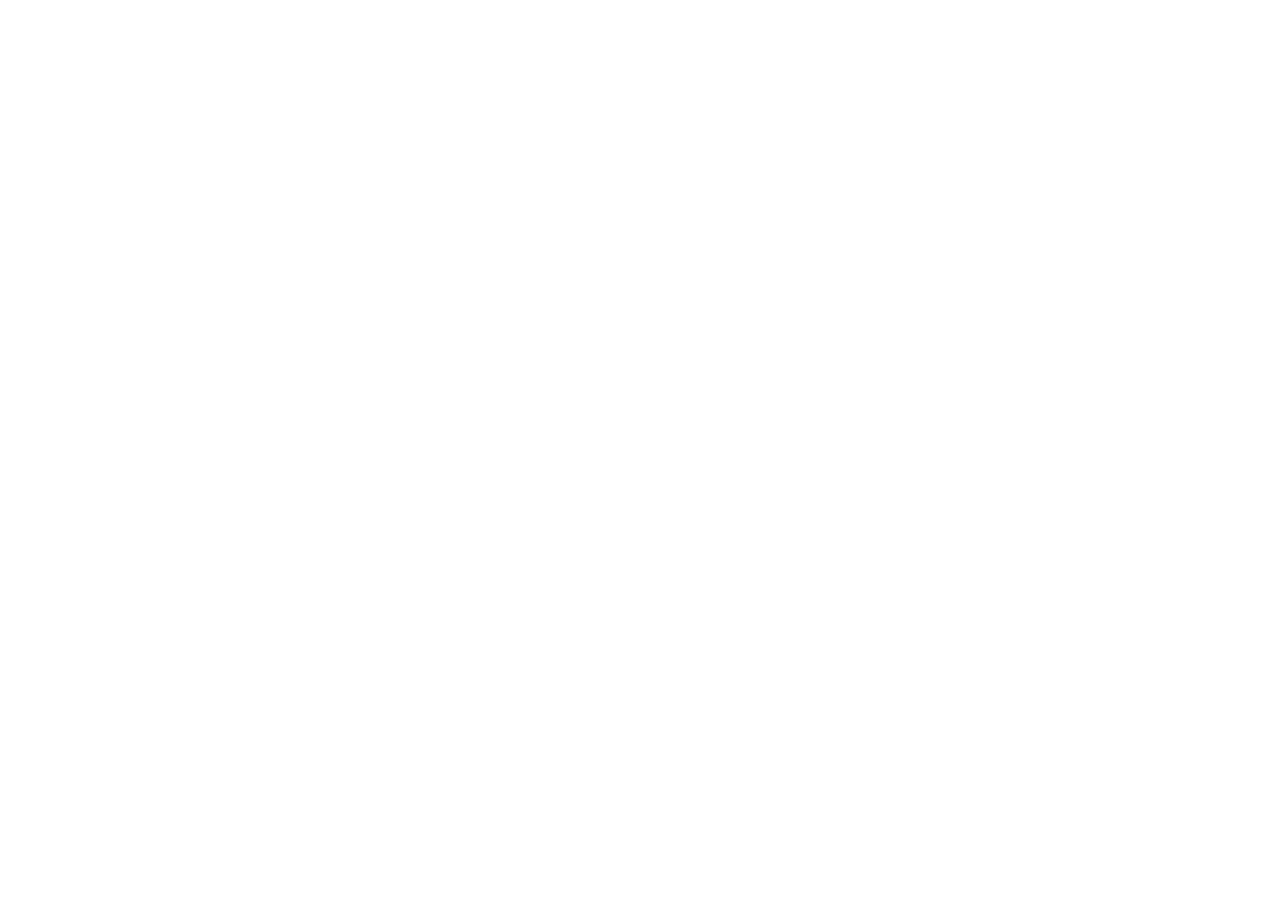
==== page/page2.html @ 35d3273f "media query primeira page" ====
<!DOCTYPE html>
<html lang="en">
<head>
    <meta charset="UTF-8">
    <meta name="viewport" content="width=device-width, initial-scale=1.0">
    <title>Document</title>
</head>
<body>
    
</body>
</html>
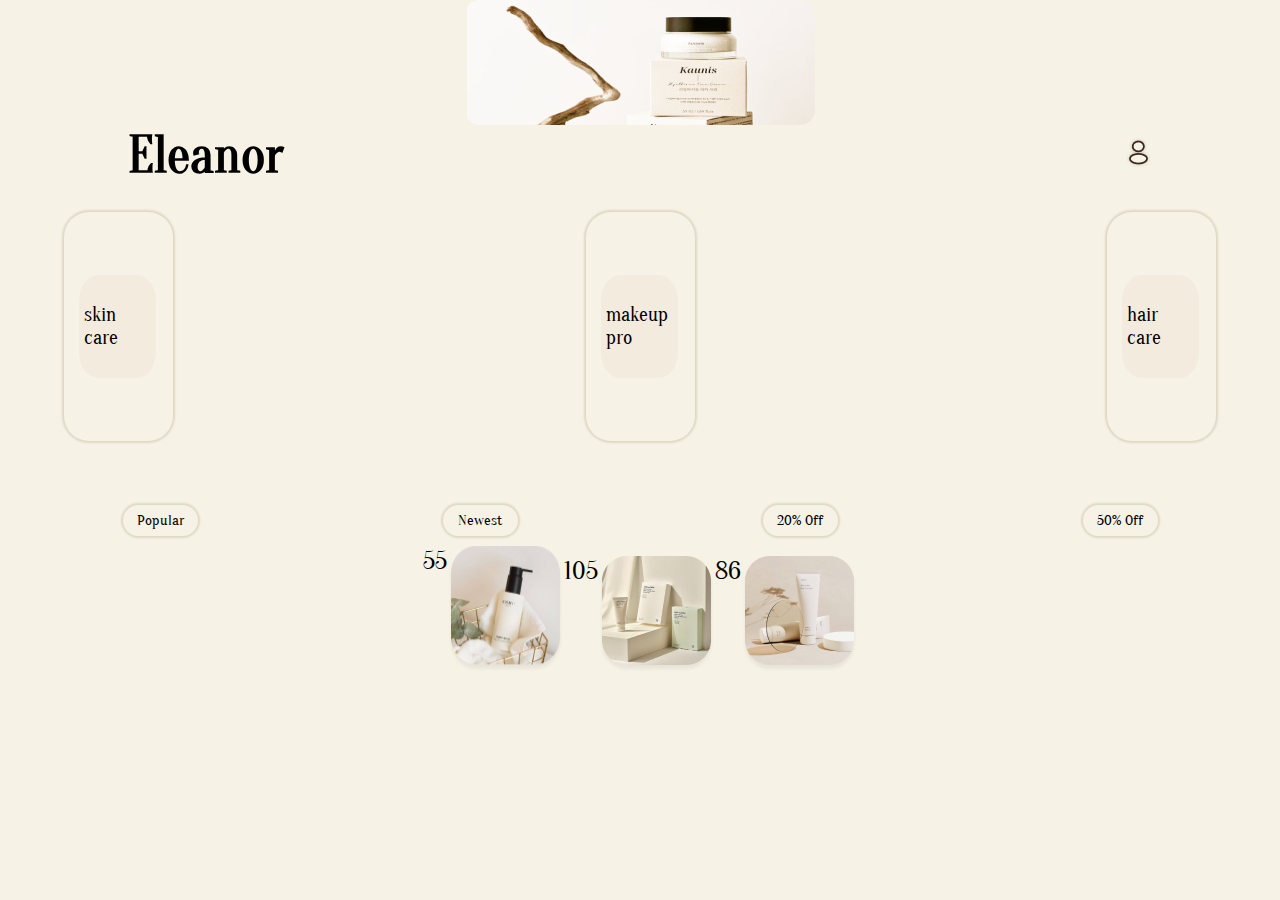
==== commit 501046de: "base da segunda pagina" ====
--- a/page/page2.html
+++ b/page/page2.html
@@ -3,9 +3,68 @@
 <head>
     <meta charset="UTF-8">
     <meta name="viewport" content="width=device-width, initial-scale=1.0">
-    <title>Document</title>
+    <title>Loreal</title>
+    <link rel="stylesheet" href="/css/page2.css">
 </head>
 <body>
-    
+    <header class="cabeçalho">
+        <div class="container_imagem">
+            <img src="/imagens/Rectangle.png" alt="Imagem de produto">
+        </div>
+    </header>
+
+    <main class="titulo">
+        <div class="titulo_marca">
+            <h1 class="titulo_marca">Eleanor</h1>
+        </div>
+        <div>
+            <img src="/icons/profile.png" alt="profile" >
+        </div>
+    </main>
+
+    <span class="container_navegacao">
+        <div class="navegacao">
+            <div class="interno">skin<br> care</div>
+        </div>
+        <div class="navegacao">
+            <div class="interno">makeup<br> pro</div>
+        </div>
+        <div class="navegacao">
+            <div class="interno">hair<br> care</div>
+        </div>
+    </span>
+
+    <nav class="container_opcoes">
+        <div class="opcoes">Popular</div>
+        <div class="opcoes"> Newest</div>
+        <div class="opcoes">20% Off</div>
+        <div class="opcoes">50% Off</div>
+    </nav>
+
+    <section class="container_cards">
+        
+        <div class="container_cards"></div>
+        <div class="cards1">55</div>
+            <img src="/imagens/card1.png" alt="Primeiro produto">
+        </div>
+        <div class="container_cards">
+            <div class="cards2">105</div>
+            <img src="/imagens/card2.png" alt="Segundo produto">
+        </div>
+        <div class="container_cards">
+            <div class="card3">86</div>
+            <img src="/imagens/card3.png" alt="Terceiro produto">
+        </div>
+    </section>
+
+
 </body>
+
+
+
+
+
+
+
+
 </html>--- a/css/page2.css
+++ b/css/page2.css
@@ -0,0 +1,94 @@
+@import url('https://fonts.googleapis.com/css2?family=Bodoni+Moda:ital,opsz,wght@0,6..96,400..900;1,6..96,400..900&family=Oranienbaum&display=swap');
+
+* {
+    margin: 0;
+    padding: 0;
+    box-sizing: border-box;
+}
+
+body {
+    background-color:#F6F2E6;
+    font-family: "Oranienbaum", serif;;
+    font-size: 26px;
+}
+
+.container_imagem {
+    display: flex;
+    justify-content: center;
+}
+
+
+.titulo {
+    display: flex;
+    justify-content: space-between;
+    padding: 0% 10%;
+    align-items: center;
+}
+
+.container_navegacao {
+    display: flex;
+    justify-content: space-between;
+    padding: 2% 5% 5%;  
+}
+
+.navegacao {
+    display: flex;
+    justify-content: center;
+    flex-direction: column;
+    border: none;
+    box-shadow: 0px 0px 2px 2px #dfd8c3;
+    border-radius: 25px;
+    width: 109px;
+    height: 229px;
+    padding-left: 15px;
+    
+}
+
+.interno {
+    display: flex;
+    border: none;
+    border-radius: 25%;
+    font-size: 20px;
+    width: 77px;
+    height: 103px;
+    background-color: #F3EBDE;
+    align-items: center;
+    padding-left: 5px;
+}
+
+
+.container_opcoes {
+    display: flex;
+    justify-content: space-around;
+        
+}
+
+.opcoes {
+    display: flex;
+    border: none;
+    box-shadow: 0px 0px 2px 2px #dfd8c3;
+    border-radius: 25px;
+    width: 75px;
+    height: 31px;
+    font-size: 15px;
+    align-items: center;
+    justify-content: center;
+}
+
+.container_cards {
+    display: flex;
+    justify-content: center;
+    padding-top: 10px;
+}
+
+.cards {
+    display: flex;
+    border: none;
+    border-radius: 25%;
+    font-size: 20px;
+    width: 77px;
+    height: 103px;
+    background-color: #F3EBDE;
+    align-items: center;
+    padding-left: 5px;
+}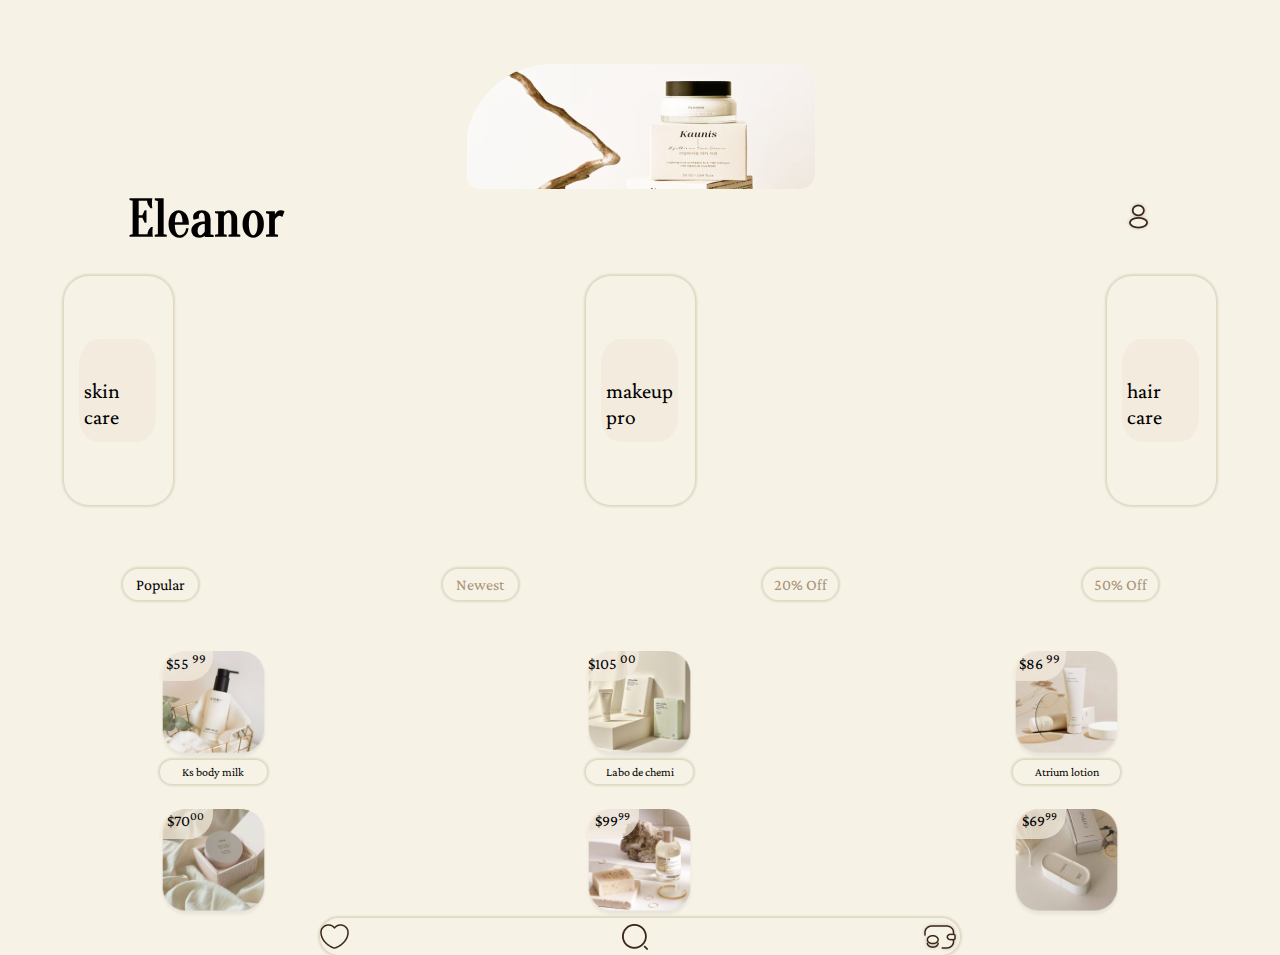
==== commit 4b435ba1: "base smartphone" ====
--- a/page/page2.html
+++ b/page/page2.html
@@ -9,7 +9,7 @@
 <body>
     <header class="cabeçalho">
         <div class="container_imagem">
-            <img src="/imagens/Rectangle.png" alt="Imagem de produto">
+            <img src="/imagens/Rectangle.png" alt="Imagem de produto" class="img_cabecalho">
         </div>
     </header>
 
@@ -35,36 +35,67 @@
     </span>
 
     <nav class="container_opcoes">
-        <div class="opcoes">Popular</div>
-        <div class="opcoes"> Newest</div>
+        <div class="opcoes opcaoP">Popular</div>
+        <div class="opcoes">Newest</div>
         <div class="opcoes">20% Off</div>
         <div class="opcoes">50% Off</div>
     </nav>
 
-    <section class="container_cards">
-        
-        <div class="container_cards"></div>
-        <div class="cards1">55</div>
-            <img src="/imagens/card1.png" alt="Primeiro produto">
-        </div>
-        <div class="container_cards">
-            <div class="cards2">105</div>
-            <img src="/imagens/card2.png" alt="Segundo produto">
-        </div>
-        <div class="container_cards">
-            <div class="card3">86</div>
-            <img src="/imagens/card3.png" alt="Terceiro produto">
-        </div>
+    <section class="container_produtos">
+
+        <div class="container_produtos">
+            <img src="/imagens/card1.png" alt="" class="produtos">
+                <div class="preco">$55 <sup>99</sup></div>
+            </div>       
+
+        <div class="container_produtos">
+            <img src="/imagens/card2.png" alt="" class="produtos">
+                <div class="preco">$105 <sup>00</sup></div>
+            </div>        
+
+         <div class="container_produtos">
+            <img src="/imagens/card3.png" alt="" class="produtos">
+            <div class="preco">$86 <sup>99</sup></div>
+        </div>        
     </section>
 
+    <div class="container_nome_produtos">
+        <div class="nome_produtos">Ks body milk</div>
+        <div class="nome_produtos">Labo de chemi</div>
+        <div class="nome_produtos">Atrium lotion</div>
+    </div>
 
+    <section class="container_produtos">
+
+        <div class="container_produtos">
+            <img src="/imagens/card4.png" alt="" class="produtos">
+                <div class="preco">$70<sup class="indice_superior">00</sup></div>
+            </div>       
+
+        <div class="container_produtos">
+            <img src="/imagens/card5.png" alt="" class="produtos">
+                <div class="preco">$99<sup class="indice_superior">99</sup></div>
+            </div>        
+
+         <div class="container_produtos">
+            <img src="/imagens/card6.png" alt="" class="produtos">
+                <div class="preco">$69<sup class="indice_superior" >99</sup></div>
+            </div>        
+    </section>
+
+    <footer class="container_rodape">
+
+        <div class="rodape_icons">
+            <img src="/icons/heart.png" alt="heart" class="icons">
+        </div>
+        <div class="rodape_icons">
+            <img src="/icons/buscar.png" alt="buscar" class="icons">
+        </div>
+        <div class="rodape_icons">
+            <img src="/icons/wallet.png" alt="wallet" class="icons">
+        </div>
+        </div>
+    </footer>
 </body>
 
-
-
-
-
-
-
-
 </html>--- a/css/page2.css
+++ b/css/page2.css
@@ -1,5 +1,4 @@
-@import url('https://fonts.googleapis.com/css2?family=Bodoni+Moda:ital,opsz,wght@0,6..96,400..900;1,6..96,400..900&family=Oranienbaum&display=swap');
-
+@import url('https://fonts.googleapis.com/css2?family=Bodoni+Moda:ital,opsz,wght@0,6..96,400..900;1,6..96,400..900&family=Crimson+Pro:ital,wght@0,200..900;1,200..900&family=Lusitana:wght@400;700&family=Oranienbaum&display=swap');
 * {
     margin: 0;
     padding: 0;
@@ -8,21 +7,29 @@
 
 body {
     background-color:#F6F2E6;
-    font-family: "Oranienbaum", serif;;
     font-size: 26px;
 }
 
 .container_imagem {
     display: flex;
     justify-content: center;
+    padding-top: 5%;
+    margin-left: auto;
+    margin-right: auto;
 }
 
+.img_cabecalho {
+    border: none;
+    border-radius: 87px 15px 15px 15px;
+
+}
 
 .titulo {
     display: flex;
     justify-content: space-between;
     padding: 0% 10%;
     align-items: center;
+    font-family: "Oranienbaum", serif;
 }
 
 .container_navegacao {
@@ -48,18 +55,22 @@
     display: flex;
     border: none;
     border-radius: 25%;
+    font-family: "Lusitana", serif;
     font-size: 20px;
     width: 77px;
     height: 103px;
     background-color: #F3EBDE;
     align-items: center;
     padding-left: 5px;
+    padding-top: 30px;
 }
 
 
 .container_opcoes {
     display: flex;
     justify-content: space-around;
+    font-family: "Crimson Pro", serif;
+    padding-bottom: 2%;
         
 }
 
@@ -70,25 +81,94 @@
     border-radius: 25px;
     width: 75px;
     height: 31px;
-    font-size: 15px;
+    font-size: 16px;
     align-items: center;
     justify-content: center;
+    color: #A99277;
 }
 
-.container_cards {
-    display: flex;
-    justify-content: center;
-    padding-top: 10px;
+.opcaoP {
+    color: black;
 }
 
-.cards {
+.container_navegacao {
+    display: flex;
+    justify-content: space-between;
+    padding: 2% 5% 5%;  
+}
+
+.container_produtos { 
+    display: flex;
+    align-items: flex-start;
+    justify-content: space-around;
+    padding-top: 1%;
+    position: relative;
+   
+    
+}
+
+.produtos {
+    border-radius: 25px;
+    width: 109px;
+    height: 109px;
+    
+}
+.preco {
+    position: absolute;
+    border: none;
+    border-radius: 25px 0px 25px 0px;
+    background-color: rgba(243, 235, 221, 0.74);
+    font-family: "Crimson Pro", serif;
+    font-size: 16px;
+    width: 54px;
+    height: 30px;
+    text-align: center;
+    left: 0;
+    
+    
+}
+
+.indice_superior {
+    font-size: 12px;
+    font-family: "Crimson Pro", serif;
+}
+
+.container_nome_produtos {
+    display: flex;
+    justify-content: space-around;
+}
+
+.nome_produtos {
     display: flex;
     border: none;
-    border-radius: 25%;
-    font-size: 20px;
-    width: 77px;
-    height: 103px;
-    background-color: #F3EBDE;
+    box-shadow: 0px 0px 2px 2px #dfd8c3;
+    border-radius: 25px;
+    width: 107px;
+    height: 24px;
+    font-family: "Crimson Pro", serif;
+    font-size: 12px;
     align-items: center;
-    padding-left: 5px;
+    justify-content: center;
+    
+}
+
+.container_rodape {
+    display: flex;
+    justify-content: space-between;
+    border: none;
+    box-shadow: 0px 0px 2px 2px #dfd8c3;
+    border-radius: 25px;
+    width: 50%;
+    height: 37px;
+    align-items: center;
+    background-color: #F6F2E6;
+    margin-left: auto;
+    margin-right: auto;
+    
+}
+
+.rodape_icons {
+    display: flex;
+    align-items: flex-start;
+    position: relative;
 }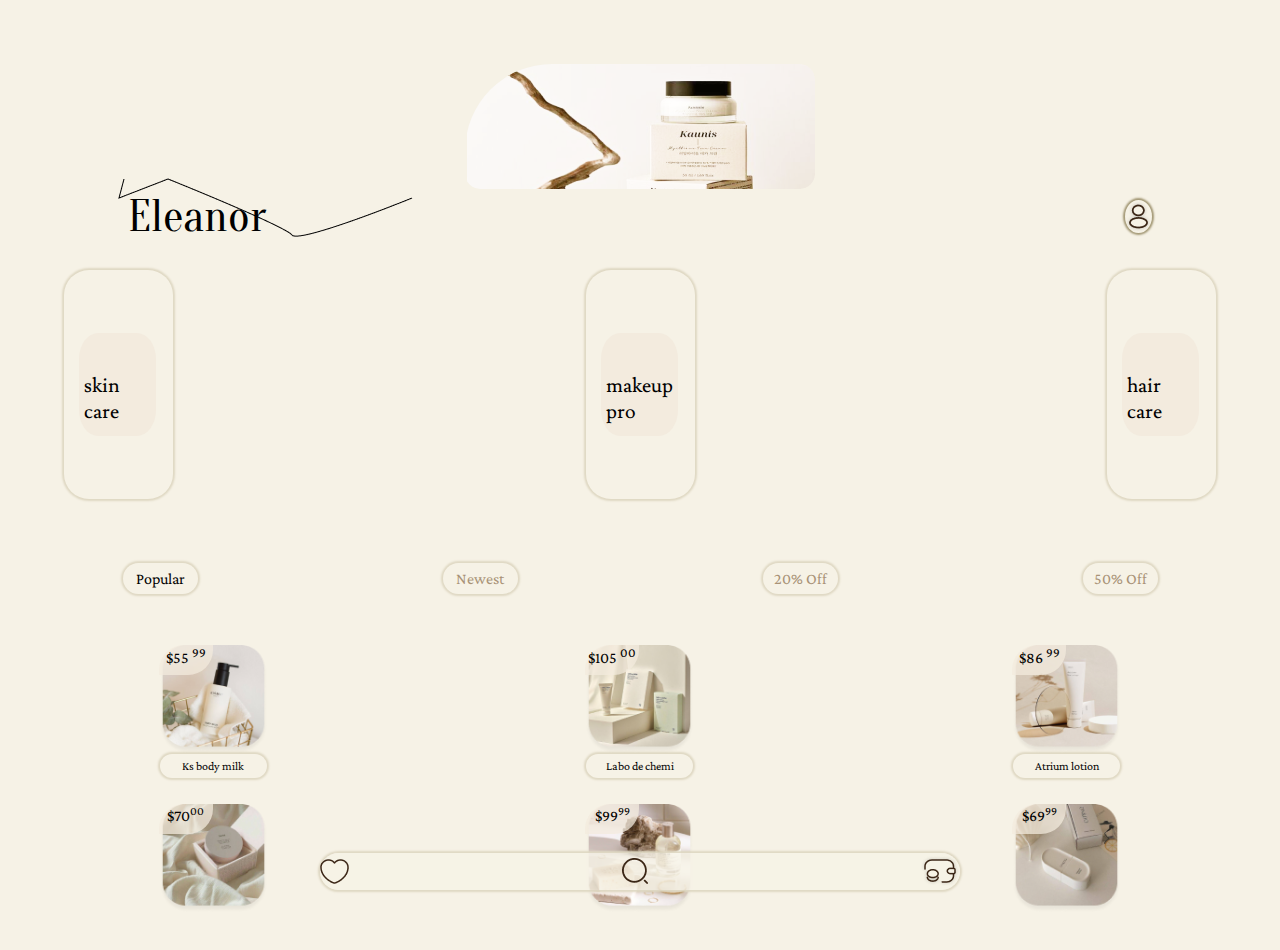
==== commit 6d8a604d: "versao phone finalizada" ====
--- a/page/page2.html
+++ b/page/page2.html
@@ -16,9 +16,10 @@
     <main class="titulo">
         <div class="titulo_marca">
             <h1 class="titulo_marca">Eleanor</h1>
+            <img src="/icons/Vector2.png" alt="risco" class="img_sobre_titulo">
         </div>
-        <div>
-            <img src="/icons/profile.png" alt="profile" >
+        <div class="profile">
+            <img src="/icons/profile.png" alt="profile" class="profile_img">
         </div>
     </main>
 
--- a/css/page2.css
+++ b/css/page2.css
@@ -31,11 +31,39 @@
     align-items: center;
     font-family: "Oranienbaum", serif;
 }
+.titulo_marca {
+    position: relative;
+}
+
+.titulo_marca h1 {
+    font-weight: 400;
+    font-size: 46px;
+    line-height: 1.2; 
+    padding: 0; 
+    margin: 0;
+}
+
+.img_sobre_titulo {
+    position: absolute;
+    top: -11px;
+    left: 35%;
+    transform: translateX(-20%);
+    width: auto; 
+    height: auto; 
+    display: block;
+}
+
+img.profile_img {
+    display: flex;
+    border: none;
+    box-shadow: 0px 0px 2px 2px #a39875;
+    border-radius: 50%;
+}
 
 .container_navegacao {
     display: flex;
     justify-content: space-between;
-    padding: 2% 5% 5%;  
+    padding: 0% 5% 5%; 
 }
 
 .navegacao {
@@ -153,6 +181,7 @@
 }
 
 .container_rodape {
+    position:relative ;
     display: flex;
     justify-content: space-between;
     border: none;
@@ -161,14 +190,13 @@
     width: 50%;
     height: 37px;
     align-items: center;
-    background-color: #F6F2E6;
+    background-color: rgba(246, 242, 230, 0.8);
     margin-left: auto;
     margin-right: auto;
-    
+    top: -60px;
 }
 
 .rodape_icons {
     display: flex;
     align-items: flex-start;
-    position: relative;
 }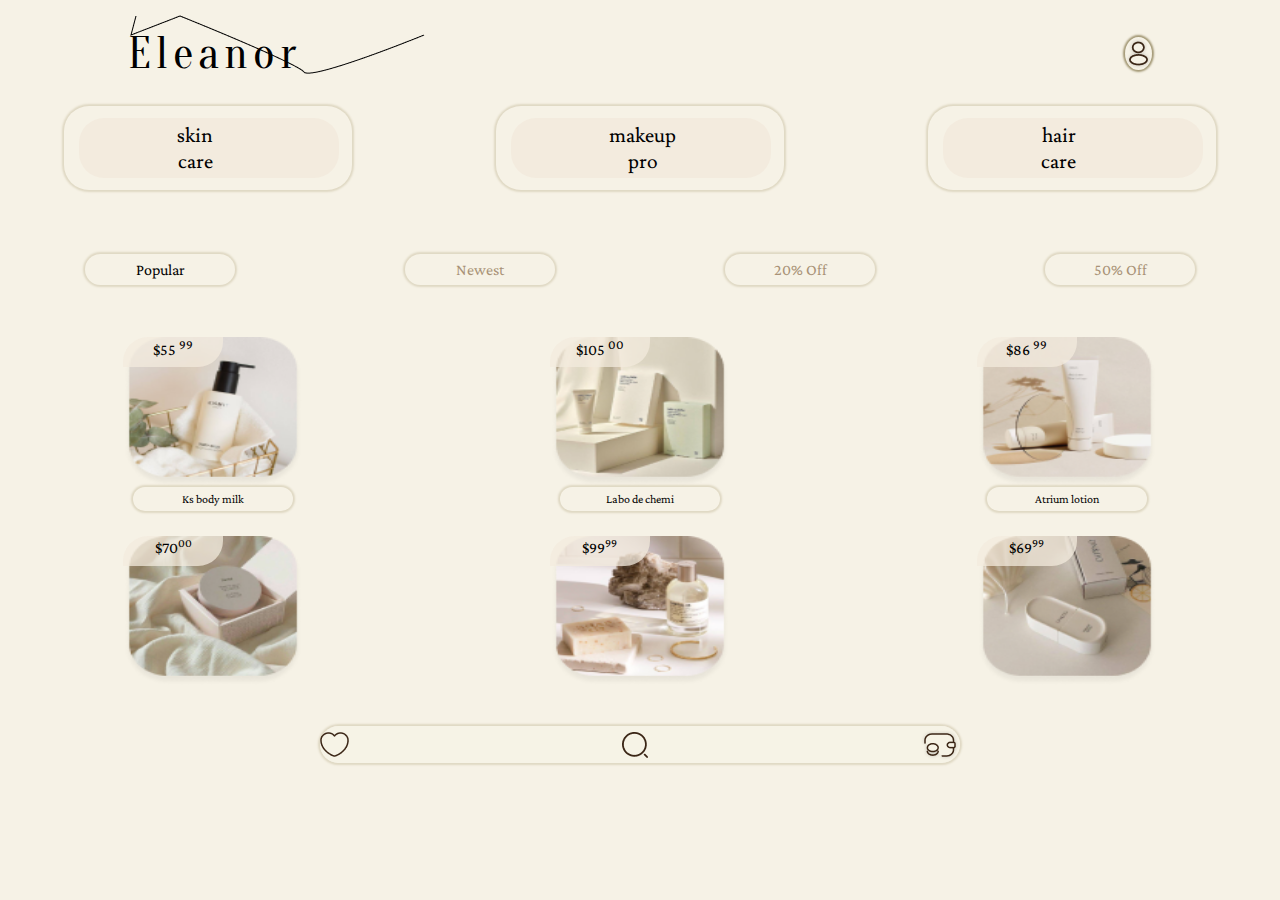
==== commit 279c842d: "versao desktop" ====
--- a/page/page2.html
+++ b/page/page2.html
@@ -7,6 +7,7 @@
     <link rel="stylesheet" href="/css/page2.css">
 </head>
 <body>
+
     <header class="cabeçalho">
         <div class="container_imagem">
             <img src="/imagens/Rectangle.png" alt="Imagem de produto" class="img_cabecalho">
--- a/css/page2.css
+++ b/css/page2.css
@@ -21,7 +21,6 @@
 .img_cabecalho {
     border: none;
     border-radius: 87px 15px 15px 15px;
-
 }
 
 .titulo {
@@ -30,6 +29,8 @@
     padding: 0% 10%;
     align-items: center;
     font-family: "Oranienbaum", serif;
+    letter-spacing: 5px;
+    
 }
 .titulo_marca {
     position: relative;
@@ -91,6 +92,7 @@
     align-items: center;
     padding-left: 5px;
     padding-top: 30px;
+    white-space: normal; 
 }
 
 
@@ -199,4 +201,120 @@
 .rodape_icons {
     display: flex;
     align-items: flex-start;
+}
+
+@media (min-width: 601px) {
+    .navegacao {
+        display: flex;
+        justify-content: center;
+        flex-direction: column;
+        border: none;
+        box-shadow: 0px 0px 2px 2px #dfd8c3;
+        border-radius: 25px;
+        width: 109px;
+        height: 229px;
+        padding-left: 15px;
+        
+    }
+}
+@media (min-width: 601px) and  (max-width: 1024px) {
+    .img_cabecalho  {
+        display: none;
+    }
+    
+    .titulo {
+        padding: 0% 5% 5% 5%;
+        letter-spacing:10px;
+    }
+
+    .navegacao{
+    width: 150px;
+    height: 165px;
+    padding-left: 27px;
+    }
+
+    .opcoes {
+        width: 150px;
+        letter-spacing:3px;
+    }
+
+    .produtos {
+        width: 150px;
+        height: 130px;
+    }
+
+    .nome_produtos {
+        width: 145px;
+        letter-spacing:px;
+    }
+    
+    .preco {
+        width: 80px;
+        
+    }
+
+    .container_rodape {
+        top: 20px;
+    }
+
+    .interno {
+        width: 85px;
+    } 
+}
+
+@media (min-width:1025px) {
+    .img_cabecalho  {
+        display: none;
+    }
+    
+    .container_imagem {
+        padding-top: 2%;
+        
+    };
+    
+    .titulo {
+        padding: 0% 3%;
+        letter-spacing: 25px;
+        text-align: end;
+    }
+
+    .navegacao {
+        width: 288px;
+        height: 84px;
+        
+        
+    }
+    
+        .opcoes {
+            width: 150px;
+        }
+    
+        .produtos {
+            width: 180px;
+            height: 150px;
+        }
+    
+        .nome_produtos {
+            width: 160px;
+        }
+
+        .preco {
+            width: 100px;
+        }
+        
+        .container_rodape {
+            top: 40px;
+        }
+    
+        .interno {
+            width: 260px;
+            height: 60px;
+            border-radius: 25px;
+            text-align: center;
+            padding-top: 1px;
+            padding-left: 36%;
+
+        }
+
+        
 }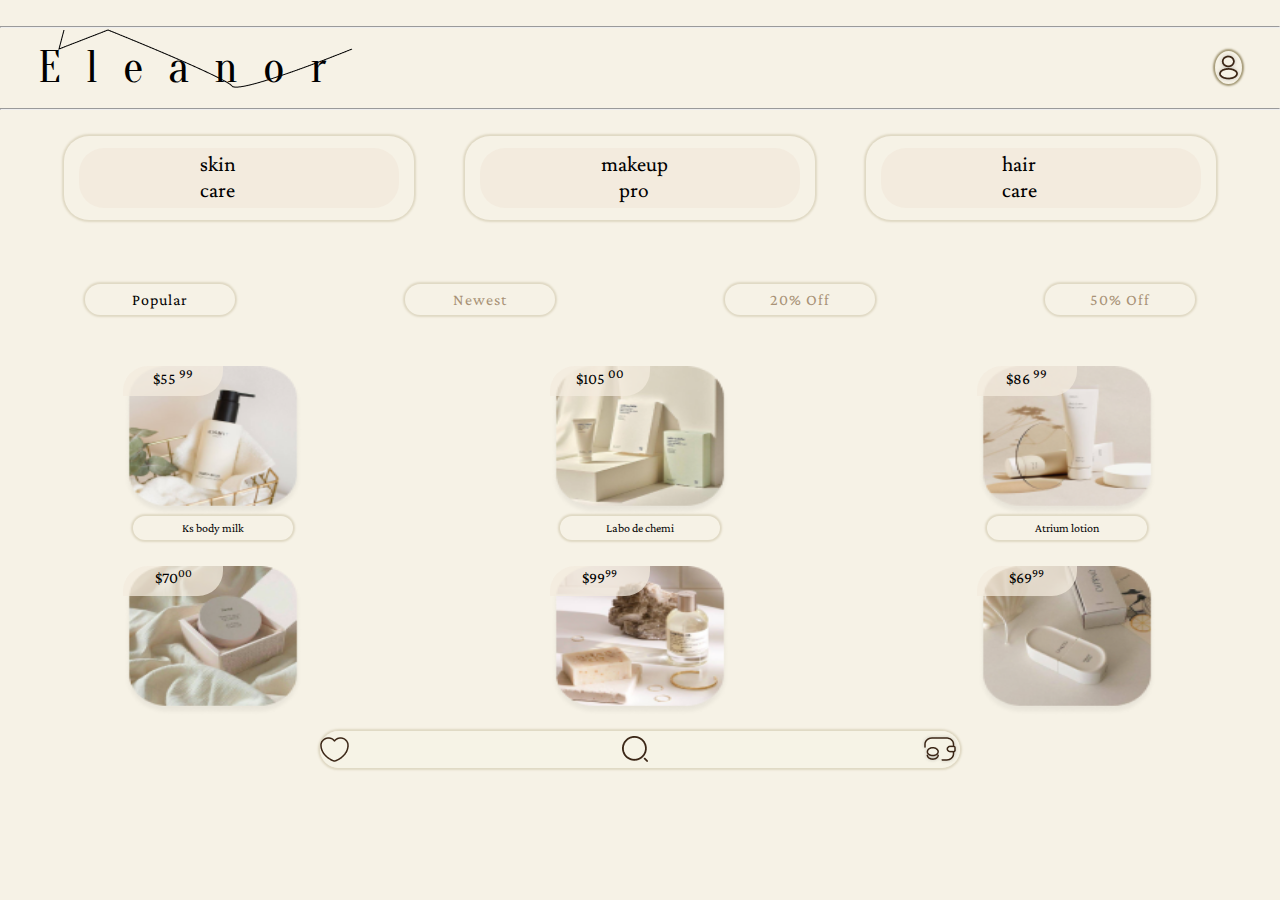
==== commit 6682c078: "melhorei a responsividade" ====
--- a/page/page2.html
+++ b/page/page2.html
@@ -1,5 +1,5 @@
 <!DOCTYPE html>
-<html lang="en">
+<html lang="UTF-8">
 <head>
     <meta charset="UTF-8">
     <meta name="viewport" content="width=device-width, initial-scale=1.0">
@@ -13,16 +13,19 @@
             <img src="/imagens/Rectangle.png" alt="Imagem de produto" class="img_cabecalho">
         </div>
     </header>
+<hr class="linha">
 
-    <main class="titulo">
-        <div class="titulo_marca">
-            <h1 class="titulo_marca">Eleanor</h1>
-            <img src="/icons/Vector2.png" alt="risco" class="img_sobre_titulo">
-        </div>
-        <div class="profile">
-            <img src="/icons/profile.png" alt="profile" class="profile_img">
-        </div>
-    </main>
+<main class="titulo">
+    <div class="titulo_marca">
+        <h1 class="titulo_marca">Eleanor</h1>
+        <img src="/icons/Vector2.png" alt="risco" class="img_sobre_titulo">
+    </div>
+    <div class="profile">
+        <img src="/icons/profile.png" alt="profile" class="profile_img">
+    </div>
+</main>
+
+<hr class="linha">
 
     <span class="container_navegacao">
         <div class="navegacao">
@@ -35,6 +38,10 @@
             <div class="interno">hair<br> care</div>
         </div>
     </span>
+
+    <div class="container_tablet">
+        <img src="/imagens/op2.jpeg" alt="" class="img_tablet">
+    </div>
 
     <nav class="container_opcoes">
         <div class="opcoes opcaoP">Popular</div>
--- a/css/page2.css
+++ b/css/page2.css
@@ -47,7 +47,7 @@
 .img_sobre_titulo {
     position: absolute;
     top: -11px;
-    left: 35%;
+    left: 25%;
     transform: translateX(-20%);
     width: auto; 
     height: auto; 
@@ -101,6 +101,7 @@
     justify-content: space-around;
     font-family: "Crimson Pro", serif;
     padding-bottom: 2%;
+    letter-spacing: 1px;
         
 }
 
@@ -203,7 +204,9 @@
     align-items: flex-start;
 }
 
-@media (min-width: 601px) {
+
+
+@media (max-width: 601px) {
     .navegacao {
         display: flex;
         justify-content: center;
@@ -216,22 +219,53 @@
         padding-left: 15px;
         
     }
+
+   hr.linha {
+        display: none;
+    }
+
+    .container_tablet {
+        display: none;
+    }
 }
 @media (min-width: 601px) and  (max-width: 1024px) {
+
+    hr.linha {
+        display: none;
+    }
     .img_cabecalho  {
         display: none;
     }
+
+    .container_tablet { 
+        display: flex;
+        justify-content: center;
+    }
+
+    .img_tablet {
+        width: 685px;
+        height: 84px;
+    }
     
     .titulo {
-        padding: 0% 5% 5% 5%;
+        padding: 0% 5% 2% 5%;
         letter-spacing:10px;
     }
 
+    .container_navegacao {
+        display: flex;
+        justify-content: space-between;
+        padding: 2% 5% 3%;
+    }
+
     .navegacao{
-    width: 150px;
+    width: 190px;
     height: 165px;
     padding-left: 27px;
     }
+
+    .container_opcoes {
+        padding: 2%;}
 
     .opcoes {
         width: 150px;
@@ -245,7 +279,7 @@
 
     .nome_produtos {
         width: 145px;
-        letter-spacing:px;
+        letter-spacing:1px;
     }
     
     .preco {
@@ -267,19 +301,22 @@
         display: none;
     }
     
+    .container_tablet {
+        display: none;
+    }
+
     .container_imagem {
-        padding-top: 2%;
-        
-    };
+        padding-top: 2%;   
+    }
     
     .titulo {
-        padding: 0% 3%;
+        padding: 1% 3%;
         letter-spacing: 25px;
         text-align: end;
     }
 
     .navegacao {
-        width: 288px;
+        width: 350px;
         height: 84px;
         
         
@@ -303,11 +340,11 @@
         }
         
         .container_rodape {
-            top: 40px;
+            top: 15px;
         }
     
         .interno {
-            width: 260px;
+            width: 320px;
             height: 60px;
             border-radius: 25px;
             text-align: center;
@@ -317,4 +354,42 @@
         }
 
         
+}
+
+@media (min-width:1440px) and (max-width: 2000px) {
+    .titulo {
+        padding: 1% 5%;
+    }
+
+   .container_tablet {
+        display: none;
+    }
+
+    .container_navegacao {
+        display: flex;
+        justify-content: space-between;
+        padding: 6% 8% 2%;
+    }
+
+    .container_opcoes {
+        display: flex;
+        justify-content: space-between;
+        font-family: "Crimson Pro", serif;
+        padding: 1% 8% 2%;
+        letter-spacing: 5px;
+    }
+
+
+    .opcoes {
+        width: 300px;
+    }
+
+    .nome_produtos {
+        letter-spacing: 2px;
+    }
+
+    .container_rodape {
+        width: 35%;
+        top: 15px;
+    }
 }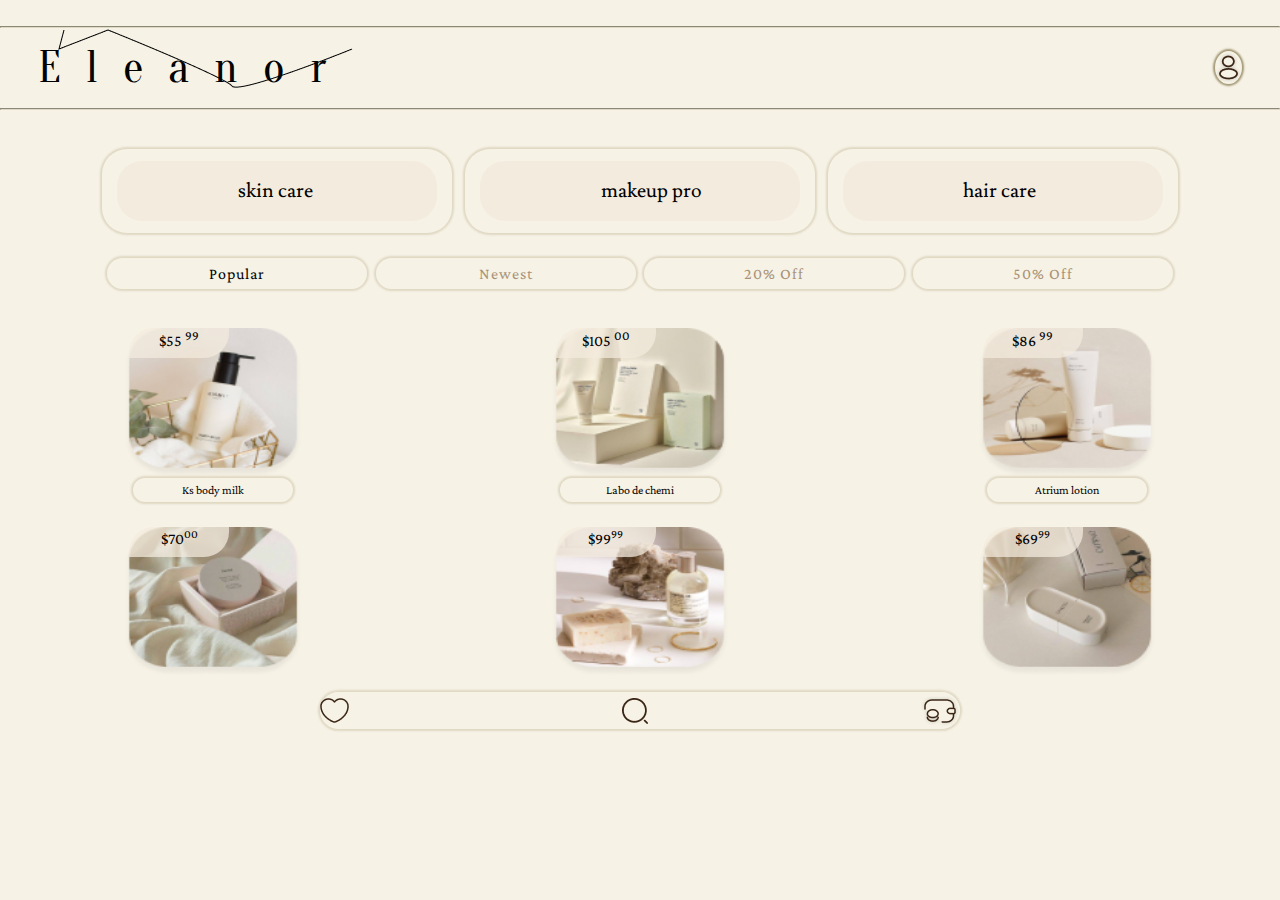
==== commit 5e00273f: "criei variavel para cor" ====
--- a/page/page2.html
+++ b/page/page2.html
@@ -29,13 +29,13 @@
 
     <span class="container_navegacao">
         <div class="navegacao">
-            <div class="interno">skin<br> care</div>
+            <div class="interno">skin care</div>
         </div>
         <div class="navegacao">
-            <div class="interno">makeup<br> pro</div>
+            <div class="interno">makeup pro</div>
         </div>
         <div class="navegacao">
-            <div class="interno">hair<br> care</div>
+            <div class="interno">hair care</div>
         </div>
     </span>
 
--- a/css/page2.css
+++ b/css/page2.css
@@ -4,6 +4,10 @@
     padding: 0;
     box-sizing: border-box;
 }
+
+:root {
+    --cor-primaria: #dfd8c3;
+    }
 
 body {
     background-color:#F6F2E6;
@@ -72,7 +76,7 @@
     justify-content: center;
     flex-direction: column;
     border: none;
-    box-shadow: 0px 0px 2px 2px #dfd8c3;
+    box-shadow: 0px 0px 2px 2px var(--cor-primaria);
     border-radius: 25px;
     width: 109px;
     height: 229px;
@@ -108,7 +112,7 @@
 .opcoes {
     display: flex;
     border: none;
-    box-shadow: 0px 0px 2px 2px #dfd8c3;
+    box-shadow: 0px 0px 2px 2px var(--cor-primaria);
     border-radius: 25px;
     width: 75px;
     height: 31px;
@@ -133,9 +137,7 @@
     align-items: flex-start;
     justify-content: space-around;
     padding-top: 1%;
-    position: relative;
-   
-    
+    position: relative;   
 }
 
 .produtos {
@@ -144,6 +146,7 @@
     height: 109px;
     
 }
+
 .preco {
     position: absolute;
     border: none;
@@ -172,7 +175,7 @@
 .nome_produtos {
     display: flex;
     border: none;
-    box-shadow: 0px 0px 2px 2px #dfd8c3;
+    box-shadow: 0px 0px 2px 2px var(--cor-primaria);
     border-radius: 25px;
     width: 107px;
     height: 24px;
@@ -184,11 +187,11 @@
 }
 
 .container_rodape {
-    position:relative ;
+    position:relative;
     display: flex;
     justify-content: space-between;
     border: none;
-    box-shadow: 0px 0px 2px 2px #dfd8c3;
+    box-shadow: 0px 0px 2px 2px var(--cor-primaria);
     border-radius: 25px;
     width: 50%;
     height: 37px;
@@ -204,15 +207,13 @@
     align-items: flex-start;
 }
 
-
-
 @media (max-width: 601px) {
     .navegacao {
         display: flex;
         justify-content: center;
         flex-direction: column;
         border: none;
-        box-shadow: 0px 0px 2px 2px #dfd8c3;
+        box-shadow: 0px 0px 2px 2px var(--cor-primaria);
         border-radius: 25px;
         width: 109px;
         height: 229px;
@@ -228,6 +229,7 @@
         display: none;
     }
 }
+
 @media (min-width: 601px) and  (max-width: 1024px) {
 
     hr.linha {
@@ -240,11 +242,13 @@
     .container_tablet { 
         display: flex;
         justify-content: center;
+        width: auto;
     }
 
     .img_tablet {
-        width: 685px;
+        width: 90%;
         height: 84px;
+        
     }
     
     .titulo {
@@ -265,7 +269,9 @@
     }
 
     .container_opcoes {
-        padding: 2%;}
+        padding: 2%;
+       
+    }
 
     .opcoes {
         width: 150px;
@@ -292,13 +298,17 @@
     }
 
     .interno {
-        width: 85px;
+        width: 125px;
     } 
 }
 
 @media (min-width:1025px) {
     .img_cabecalho  {
         display: none;
+    }
+
+    hr.linha {
+        border-color: var(--cor-primaria);
     }
     
     .container_tablet {
@@ -315,45 +325,56 @@
         text-align: end;
     }
 
+    .container_navegacao {
+        display: flex;
+        justify-content: space-between;
+        padding: 3% 8% 1%;
+    }
+
     .navegacao {
         width: 350px;
         height: 84px;
+    }
+
+    .container_opcoes {
+        padding: 1% 8%;
+        display: flex;
+        align-items: flex-start;
+       
+    }
+    
+    .opcoes {
+        width: 260px;
+    }
+    
+    .produtos {
+    width: 180px;
+        height: 150px;
+    }
+    
+    .nome_produtos {
+        width: 160px;
+    }
+
+    .preco {
+        width: 100px;
+        left: 6px;
+    
+    }
         
-        
-    }
-    
-        .opcoes {
-            width: 150px;
-        }
-    
-        .produtos {
-            width: 180px;
-            height: 150px;
-        }
-    
-        .nome_produtos {
-            width: 160px;
-        }
-
-        .preco {
-            width: 100px;
-        }
-        
-        .container_rodape {
-            top: 15px;
-        }
-    
-        .interno {
-            width: 320px;
-            height: 60px;
-            border-radius: 25px;
-            text-align: center;
-            padding-top: 1px;
-            padding-left: 36%;
-
-        }
-
-        
+    .container_rodape {
+        top: 15px;
+    }
+    
+    .interno {
+        width: 320px;
+        height: 60px;
+        border-radius: 25px;
+        text-align: center;
+        padding-top: 1px;
+        padding-left: 36%;
+
+    }      
 }
 
 @media (min-width:1440px) and (max-width: 2000px) {
@@ -368,7 +389,7 @@
     .container_navegacao {
         display: flex;
         justify-content: space-between;
-        padding: 6% 8% 2%;
+        padding: 4% 8% 1%;
     }
 
     .container_opcoes {
@@ -379,17 +400,27 @@
         letter-spacing: 5px;
     }
 
-
     .opcoes {
         width: 300px;
     }
 
+    .container_produto {
+        padding-top: 1%;
+        padding-bottom: 11px;
+    }
+
     .nome_produtos {
-        letter-spacing: 2px;
-    }
+        letter-spacing: 2px;   
+    }
+
+
 
     .container_rodape {
         width: 35%;
         top: 15px;
     }
+
+    hr.linha {
+        border-color: var(--cor-primaria);
+    }
 }